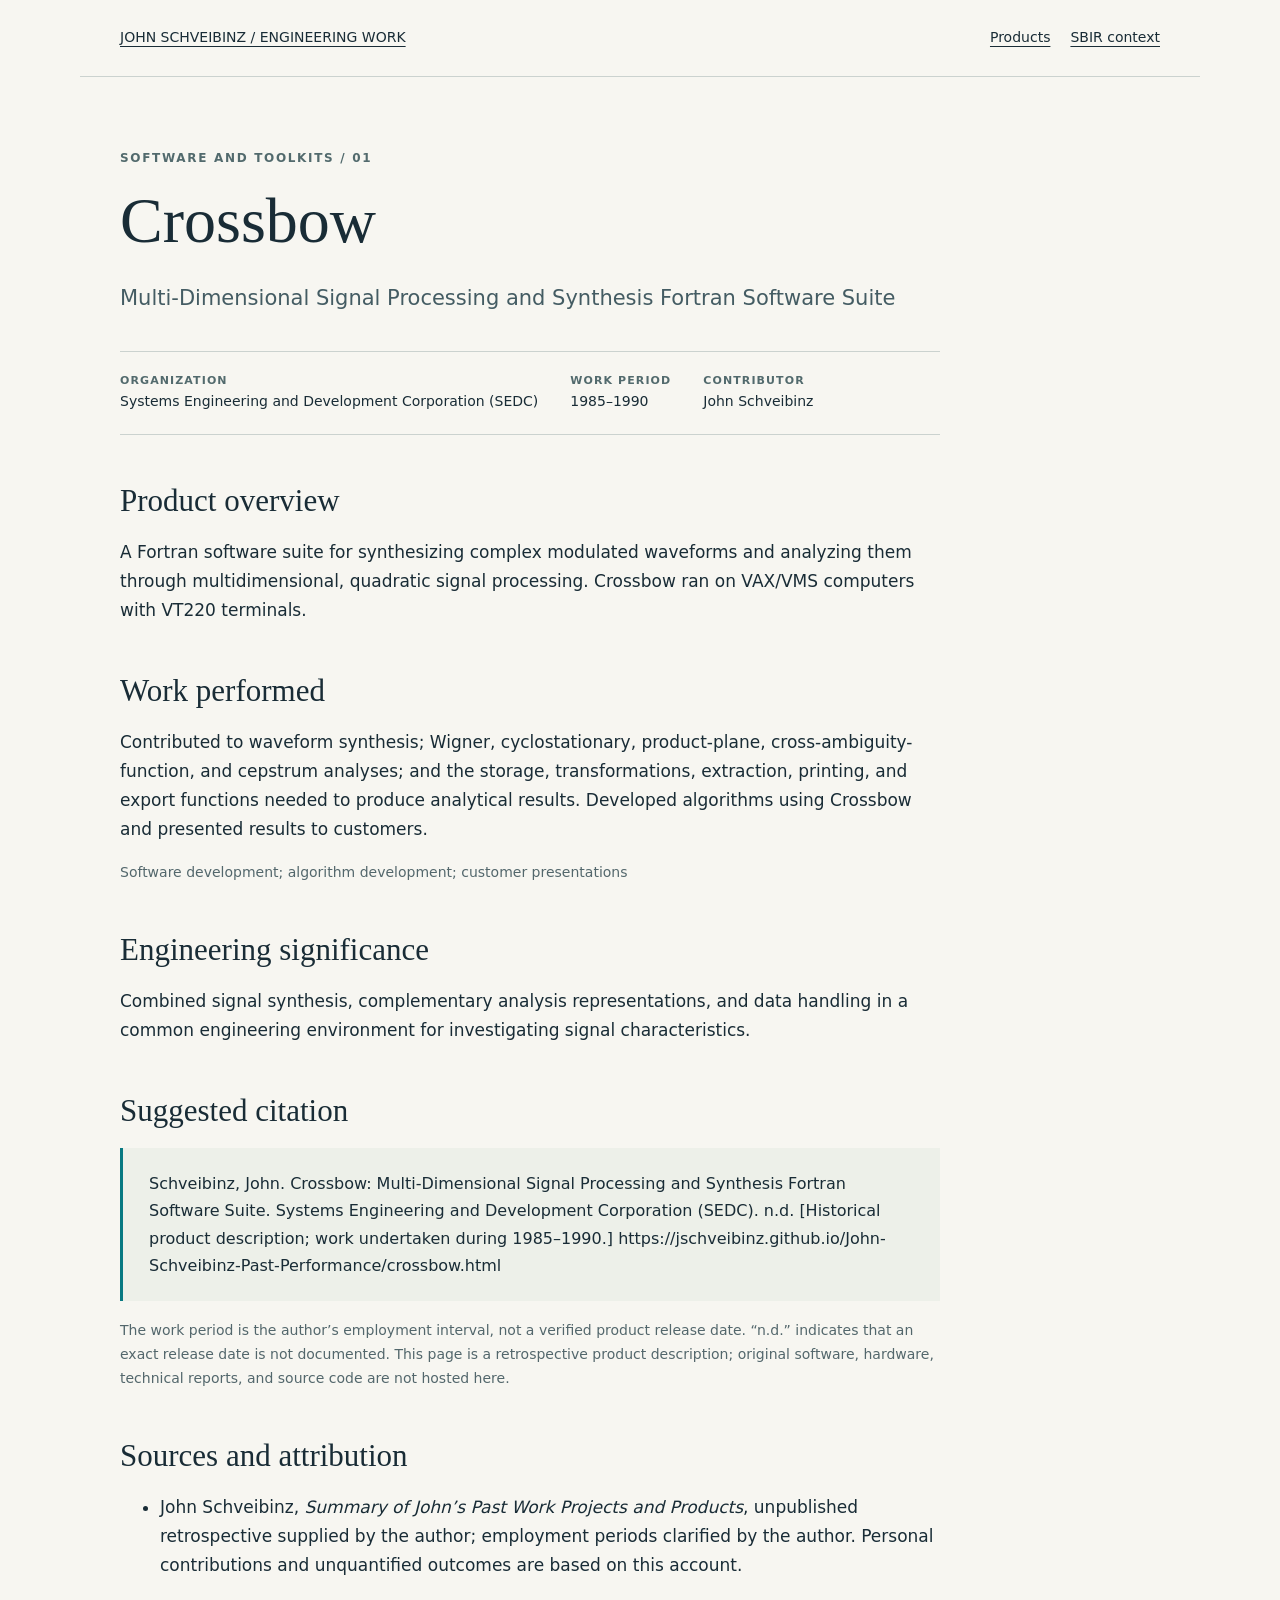
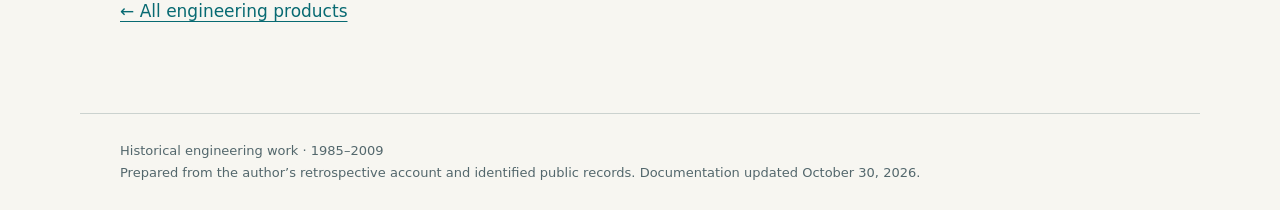
==== crossbow.html @ 9abf259e "Document crossbow" ====
<!doctype html><html lang="en"><head><meta charset="utf-8"><meta name="viewport" content="width=device-width,initial-scale=1"><title>Crossbow | John Schveibinz</title><meta name="description" content="Crossbow — engineering work and contributions of John Schveibinz."><meta name="author" content="John Schveibinz"><link rel="canonical" href="https://jschveibinz.github.io/John-Schveibinz-Past-Performance/crossbow.html"><link rel="stylesheet" href="style.css"></head><body><a class="skip" href="#main">Skip to content</a><header><a href="index.html">JOHN SCHVEIBINZ / ENGINEERING WORK</a><nav aria-label="Main"><a href="index.html">Products</a><a href="sbir.html">SBIR context</a></nav></header><main id="main"><article><p class="eyebrow">Software and toolkits / 01</p><h1>Crossbow</h1><p class="intro">Multi-Dimensional Signal Processing and Synthesis Fortran Software Suite</p><div class="meta"><div><strong>Organization</strong>Systems Engineering and Development Corporation (SEDC)</div><div><strong>Work period</strong>1985–1990</div><div><strong>Contributor</strong>John Schveibinz</div></div><h2>Product overview</h2><p>A Fortran software suite for synthesizing complex modulated waveforms and analyzing them through multidimensional, quadratic signal processing. Crossbow ran on VAX/VMS computers with VT220 terminals.</p><h2>Work performed</h2><p>Contributed to waveform synthesis; Wigner, cyclostationary, product-plane, cross-ambiguity-function, and cepstrum analyses; and the storage, transformations, extraction, printing, and export functions needed to produce analytical results. Developed algorithms using Crossbow and presented results to customers.</p><p class="tags">Software development; algorithm development; customer presentations</p><h2>Engineering significance</h2><p>Combined signal synthesis, complementary analysis representations, and data handling in a common engineering environment for investigating signal characteristics.</p><h2>Suggested citation</h2><blockquote>Schveibinz, John. Crossbow: Multi-Dimensional Signal Processing and Synthesis Fortran Software Suite. Systems Engineering and Development Corporation (SEDC). n.d. [Historical product description; work undertaken during 1985–1990.] https://jschveibinz.github.io/John-Schveibinz-Past-Performance/crossbow.html</blockquote><p class="note">The work period is the author’s employment interval, not a verified product release date. “n.d.” indicates that an exact release date is not documented. This page is a retrospective product description; original software, hardware, technical reports, and source code are not hosted here.</p><h2>Sources and attribution</h2><ul><li>John Schveibinz, <cite>Summary of John’s Past Work Projects and Products</cite>, unpublished retrospective supplied by the author; employment periods clarified by the author. Personal contributions and unquantified outcomes are based on this account.</li></ul><p><a href="index.html">← All engineering products</a></p></article></main><footer>Historical engineering work · 1985–2009<br>Prepared from the author’s retrospective account and identified public records. Documentation updated October 30, 2026.</footer></body></html>
---- style.css ----
*{box-sizing:border-box}body{margin:0;background:#f7f6f1;color:#192c36;font:17px/1.7 system-ui,sans-serif}a{color:#086a72;text-underline-offset:4px}a:hover{color:#003f47}header,main,footer{max-width:1120px;margin:auto;padding:26px 40px}header{border-bottom:1px solid #cbd2cf;display:flex;justify-content:space-between;gap:20px;font-size:14px}header a{color:inherit}main{padding-top:60px;padding-bottom:70px}.eyebrow{font:600 12px/1.5 system-ui;letter-spacing:.14em;text-transform:uppercase;color:#526a6d}h1,h2,h3{font-family:Georgia,serif;font-weight:400;line-height:1.13}h1{font-size:clamp(36px,5vw,64px);max-width:950px;margin:18px 0 24px}h2{font-size:31px;margin:48px 0 20px}h3{font-size:25px;margin:8px 0 12px}.intro{font-size:21px;max-width:790px;color:#445c63}.meta{display:flex;flex-wrap:wrap;gap:12px 32px;border-block:1px solid #cbd2cf;margin:34px 0;padding:20px 0;font-size:14px}.meta strong{display:block;font-size:11px;text-transform:uppercase;letter-spacing:.1em;color:#526a6d}.grid{display:grid;grid-template-columns:1fr 1fr;gap:0 38px}.card{border-top:1px solid #cbd2cf;padding:26px 0}.card p{font-size:15px}.number{font-size:12px;color:#526a6d}article{max-width:820px}blockquote{margin:18px 0;padding:22px 26px;border-left:3px solid #087982;background:#edf0e9;font-size:16px;overflow-wrap:anywhere}.note{font-size:14px;color:#53676c}.tags{font-size:14px;color:#53676c}footer{border-top:1px solid #cbd2cf;font-size:13px;color:#53676c}.skip{position:absolute;left:-1000px}.skip:focus{left:20px;background:white;padding:10px}nav{display:flex;flex-wrap:wrap;gap:20px}li{margin-bottom:12px}@media(max-width:650px){header,main,footer{padding-left:22px;padding-right:22px}header{display:block}main{padding-top:32px}.grid{grid-template-columns:1fr}.meta{display:block}.meta>div{margin:12px 0}}@media print{body{background:white;color:black}header,footer,.skip{display:none}main{padding:0;max-width:none}h1{font-size:32px}a{color:black}.card,blockquote{break-inside:avoid}}
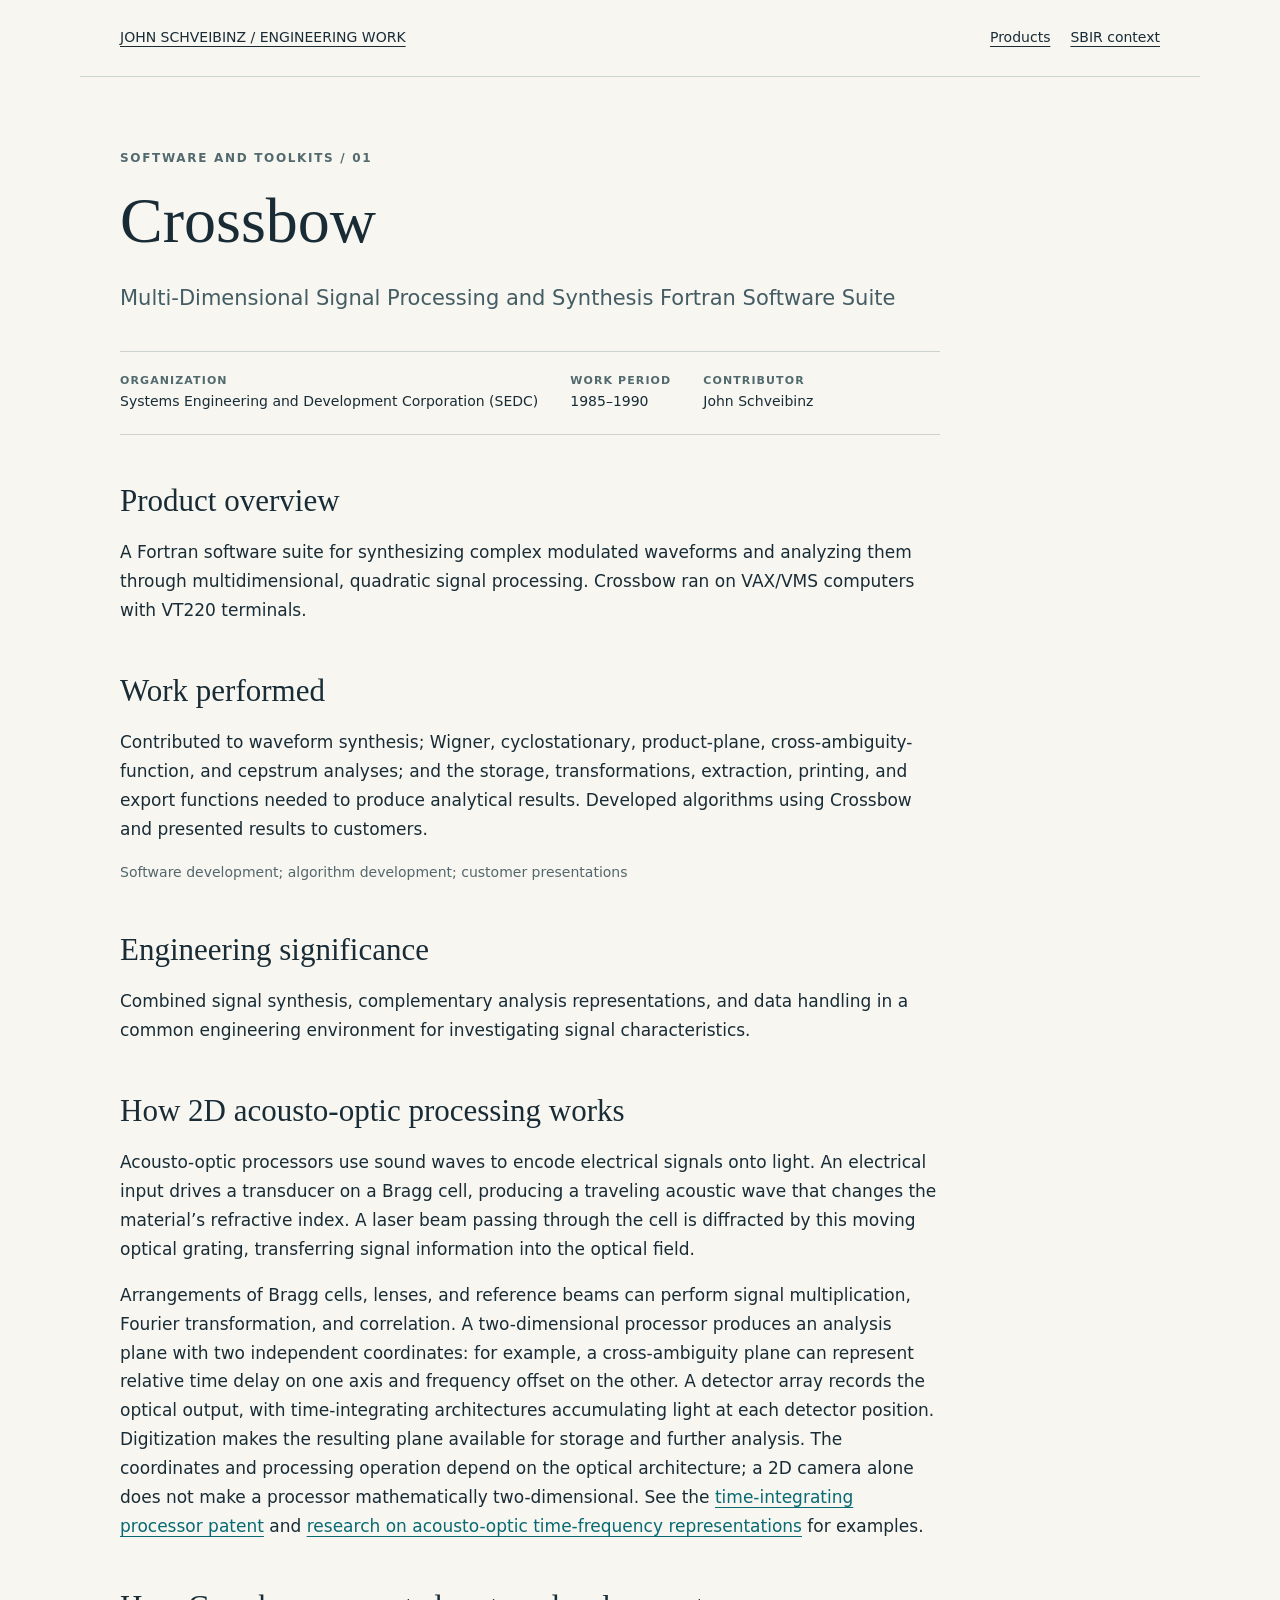
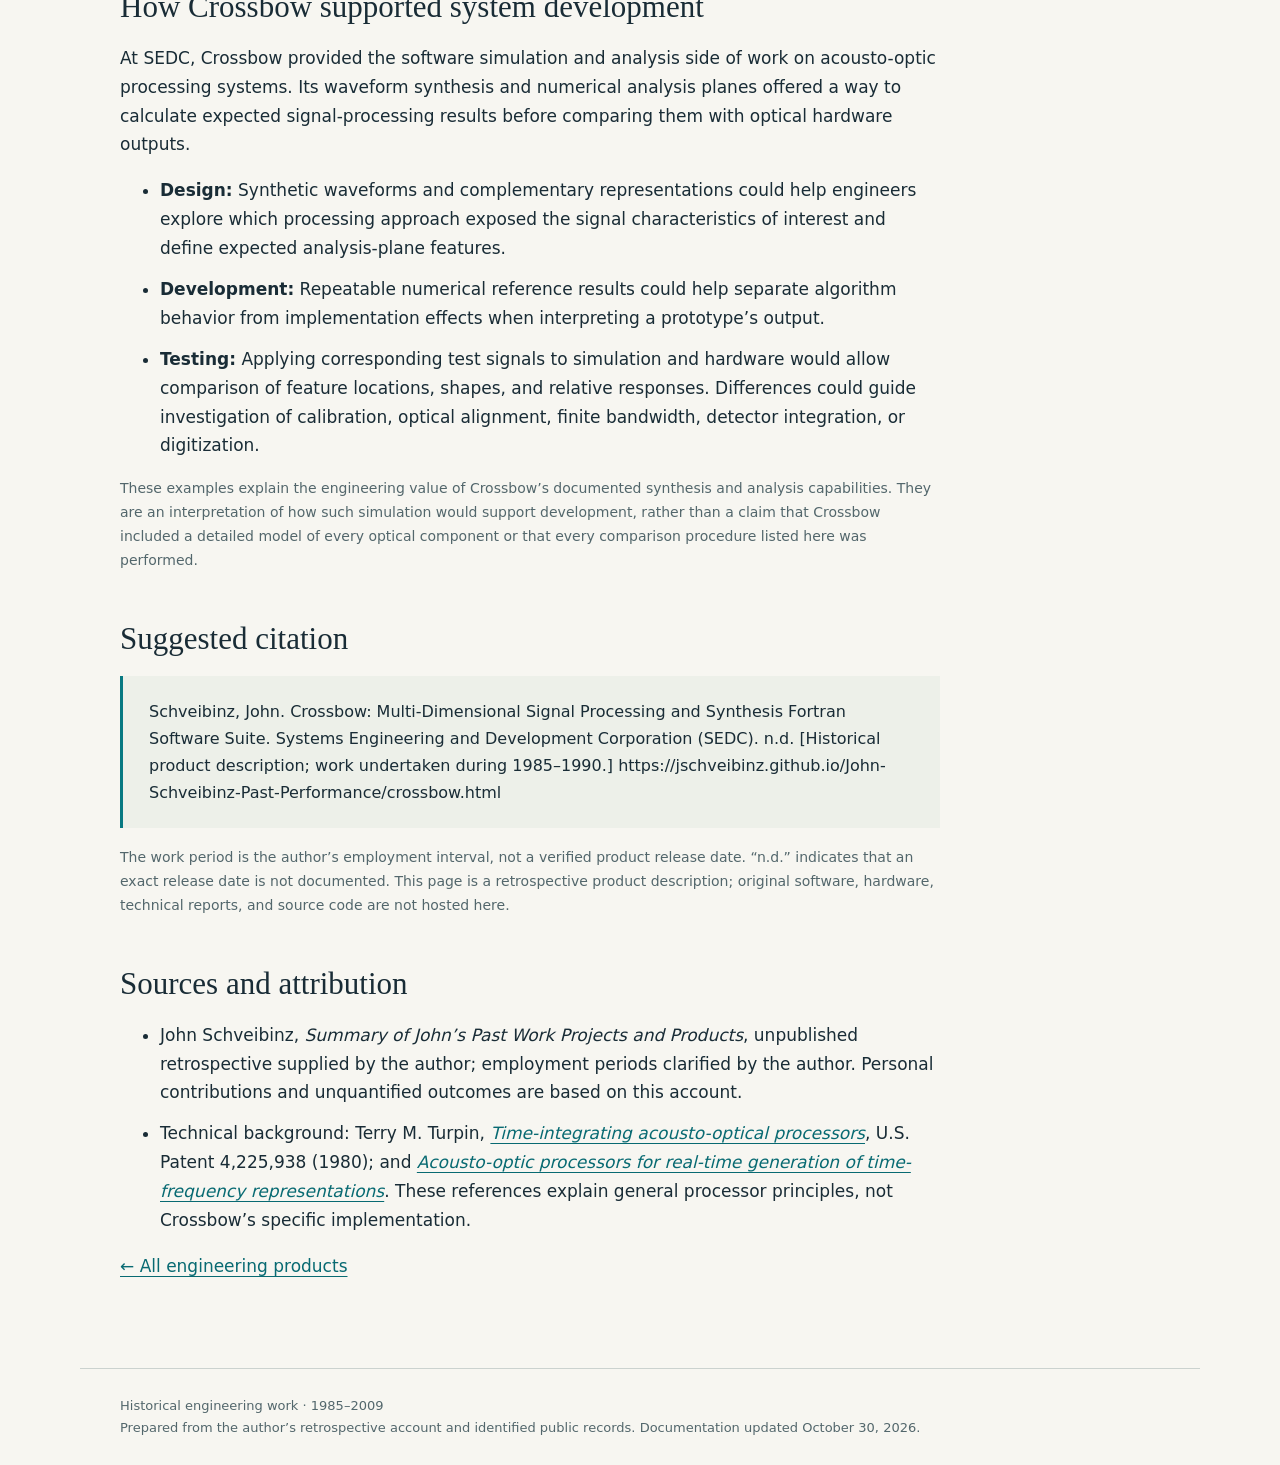
==== commit 317ef2ab: "Explain acousto-optic processing and Crossbow simulation context" ====
--- a/crossbow.html
+++ b/crossbow.html
@@ -1 +1 @@
-<!doctype html><html lang="en"><head><meta charset="utf-8"><meta name="viewport" content="width=device-width,initial-scale=1"><title>Crossbow | John Schveibinz</title><meta name="description" content="Crossbow — engineering work and contributions of John Schveibinz."><meta name="author" content="John Schveibinz"><link rel="canonical" href="https://jschveibinz.github.io/John-Schveibinz-Past-Performance/crossbow.html"><link rel="stylesheet" href="style.css"></head><body><a class="skip" href="#main">Skip to content</a><header><a href="index.html">JOHN SCHVEIBINZ / ENGINEERING WORK</a><nav aria-label="Main"><a href="index.html">Products</a><a href="sbir.html">SBIR context</a></nav></header><main id="main"><article><p class="eyebrow">Software and toolkits / 01</p><h1>Crossbow</h1><p class="intro">Multi-Dimensional Signal Processing and Synthesis Fortran Software Suite</p><div class="meta"><div><strong>Organization</strong>Systems Engineering and Development Corporation (SEDC)</div><div><strong>Work period</strong>1985–1990</div><div><strong>Contributor</strong>John Schveibinz</div></div><h2>Product overview</h2><p>A Fortran software suite for synthesizing complex modulated waveforms and analyzing them through multidimensional, quadratic signal processing. Crossbow ran on VAX/VMS computers with VT220 terminals.</p><h2>Work performed</h2><p>Contributed to waveform synthesis; Wigner, cyclostationary, product-plane, cross-ambiguity-function, and cepstrum analyses; and the storage, transformations, extraction, printing, and export functions needed to produce analytical results. Developed algorithms using Crossbow and presented results to customers.</p><p class="tags">Software development; algorithm development; customer presentations</p><h2>Engineering significance</h2><p>Combined signal synthesis, complementary analysis representations, and data handling in a common engineering environment for investigating signal characteristics.</p><h2>Suggested citation</h2><blockquote>Schveibinz, John. Crossbow: Multi-Dimensional Signal Processing and Synthesis Fortran Software Suite. Systems Engineering and Development Corporation (SEDC). n.d. [Historical product description; work undertaken during 1985–1990.] https://jschveibinz.github.io/John-Schveibinz-Past-Performance/crossbow.html</blockquote><p class="note">The work period is the author’s employment interval, not a verified product release date. “n.d.” indicates that an exact release date is not documented. This page is a retrospective product description; original software, hardware, technical reports, and source code are not hosted here.</p><h2>Sources and attribution</h2><ul><li>John Schveibinz, <cite>Summary of John’s Past Work Projects and Products</cite>, unpublished retrospective supplied by the author; employment periods clarified by the author. Personal contributions and unquantified outcomes are based on this account.</li></ul><p><a href="index.html">← All engineering products</a></p></article></main><footer>Historical engineering work · 1985–2009<br>Prepared from the author’s retrospective account and identified public records. Documentation updated October 30, 2026.</footer></body></html>
+<!doctype html><html lang="en"><head><meta charset="utf-8"><meta name="viewport" content="width=device-width,initial-scale=1"><title>Crossbow | John Schveibinz</title><meta name="description" content="Crossbow — engineering work and contributions of John Schveibinz."><meta name="author" content="John Schveibinz"><link rel="canonical" href="https://jschveibinz.github.io/John-Schveibinz-Past-Performance/crossbow.html"><link rel="stylesheet" href="style.css"></head><body><a class="skip" href="#main">Skip to content</a><header><a href="index.html">JOHN SCHVEIBINZ / ENGINEERING WORK</a><nav aria-label="Main"><a href="index.html">Products</a><a href="sbir.html">SBIR context</a></nav></header><main id="main"><article><p class="eyebrow">Software and toolkits / 01</p><h1>Crossbow</h1><p class="intro">Multi-Dimensional Signal Processing and Synthesis Fortran Software Suite</p><div class="meta"><div><strong>Organization</strong>Systems Engineering and Development Corporation (SEDC)</div><div><strong>Work period</strong>1985–1990</div><div><strong>Contributor</strong>John Schveibinz</div></div><h2>Product overview</h2><p>A Fortran software suite for synthesizing complex modulated waveforms and analyzing them through multidimensional, quadratic signal processing. Crossbow ran on VAX/VMS computers with VT220 terminals.</p><h2>Work performed</h2><p>Contributed to waveform synthesis; Wigner, cyclostationary, product-plane, cross-ambiguity-function, and cepstrum analyses; and the storage, transformations, extraction, printing, and export functions needed to produce analytical results. Developed algorithms using Crossbow and presented results to customers.</p><p class="tags">Software development; algorithm development; customer presentations</p><h2>Engineering significance</h2><p>Combined signal synthesis, complementary analysis representations, and data handling in a common engineering environment for investigating signal characteristics.</p><h2>How 2D acousto-optic processing works</h2><p>Acousto-optic processors use sound waves to encode electrical signals onto light. An electrical input drives a transducer on a Bragg cell, producing a traveling acoustic wave that changes the material’s refractive index. A laser beam passing through the cell is diffracted by this moving optical grating, transferring signal information into the optical field.</p><p>Arrangements of Bragg cells, lenses, and reference beams can perform signal multiplication, Fourier transformation, and correlation. A two-dimensional processor produces an analysis plane with two independent coordinates: for example, a cross-ambiguity plane can represent relative time delay on one axis and frequency offset on the other. A detector array records the optical output, with time-integrating architectures accumulating light at each detector position. Digitization makes the resulting plane available for storage and further analysis. The coordinates and processing operation depend on the optical architecture; a 2D camera alone does not make a processor mathematically two-dimensional. See the <a href="https://patents.google.com/patent/US4225938A/en">time-integrating processor patent</a> and <a href="https://pubmed.ncbi.nlm.nih.gov/19714172/">research on acousto-optic time-frequency representations</a> for examples.</p><h2>How Crossbow supported system development</h2><p>At SEDC, Crossbow provided the software simulation and analysis side of work on acousto-optic processing systems. Its waveform synthesis and numerical analysis planes offered a way to calculate expected signal-processing results before comparing them with optical hardware outputs.</p><ul><li><strong>Design:</strong> Synthetic waveforms and complementary representations could help engineers explore which processing approach exposed the signal characteristics of interest and define expected analysis-plane features.</li><li><strong>Development:</strong> Repeatable numerical reference results could help separate algorithm behavior from implementation effects when interpreting a prototype’s output.</li><li><strong>Testing:</strong> Applying corresponding test signals to simulation and hardware would allow comparison of feature locations, shapes, and relative responses. Differences could guide investigation of calibration, optical alignment, finite bandwidth, detector integration, or digitization.</li></ul><p class="note">These examples explain the engineering value of Crossbow’s documented synthesis and analysis capabilities. They are an interpretation of how such simulation would support development, rather than a claim that Crossbow included a detailed model of every optical component or that every comparison procedure listed here was performed.</p><h2>Suggested citation</h2><blockquote>Schveibinz, John. Crossbow: Multi-Dimensional Signal Processing and Synthesis Fortran Software Suite. Systems Engineering and Development Corporation (SEDC). n.d. [Historical product description; work undertaken during 1985–1990.] https://jschveibinz.github.io/John-Schveibinz-Past-Performance/crossbow.html</blockquote><p class="note">The work period is the author’s employment interval, not a verified product release date. “n.d.” indicates that an exact release date is not documented. This page is a retrospective product description; original software, hardware, technical reports, and source code are not hosted here.</p><h2>Sources and attribution</h2><ul><li>John Schveibinz, <cite>Summary of John’s Past Work Projects and Products</cite>, unpublished retrospective supplied by the author; employment periods clarified by the author. Personal contributions and unquantified outcomes are based on this account.</li><li>Technical background: Terry M. Turpin, <a href="https://patents.google.com/patent/US4225938A/en"><cite>Time-integrating acousto-optical processors</cite></a>, U.S. Patent 4,225,938 (1980); and <a href="https://pubmed.ncbi.nlm.nih.gov/19714172/"><cite>Acousto-optic processors for real-time generation of time-frequency representations</cite></a>. These references explain general processor principles, not Crossbow’s specific implementation.</li></ul><p><a href="index.html">← All engineering products</a></p></article></main><footer>Historical engineering work · 1985–2009<br>Prepared from the author’s retrospective account and identified public records. Documentation updated October 30, 2026.</footer></body></html>
